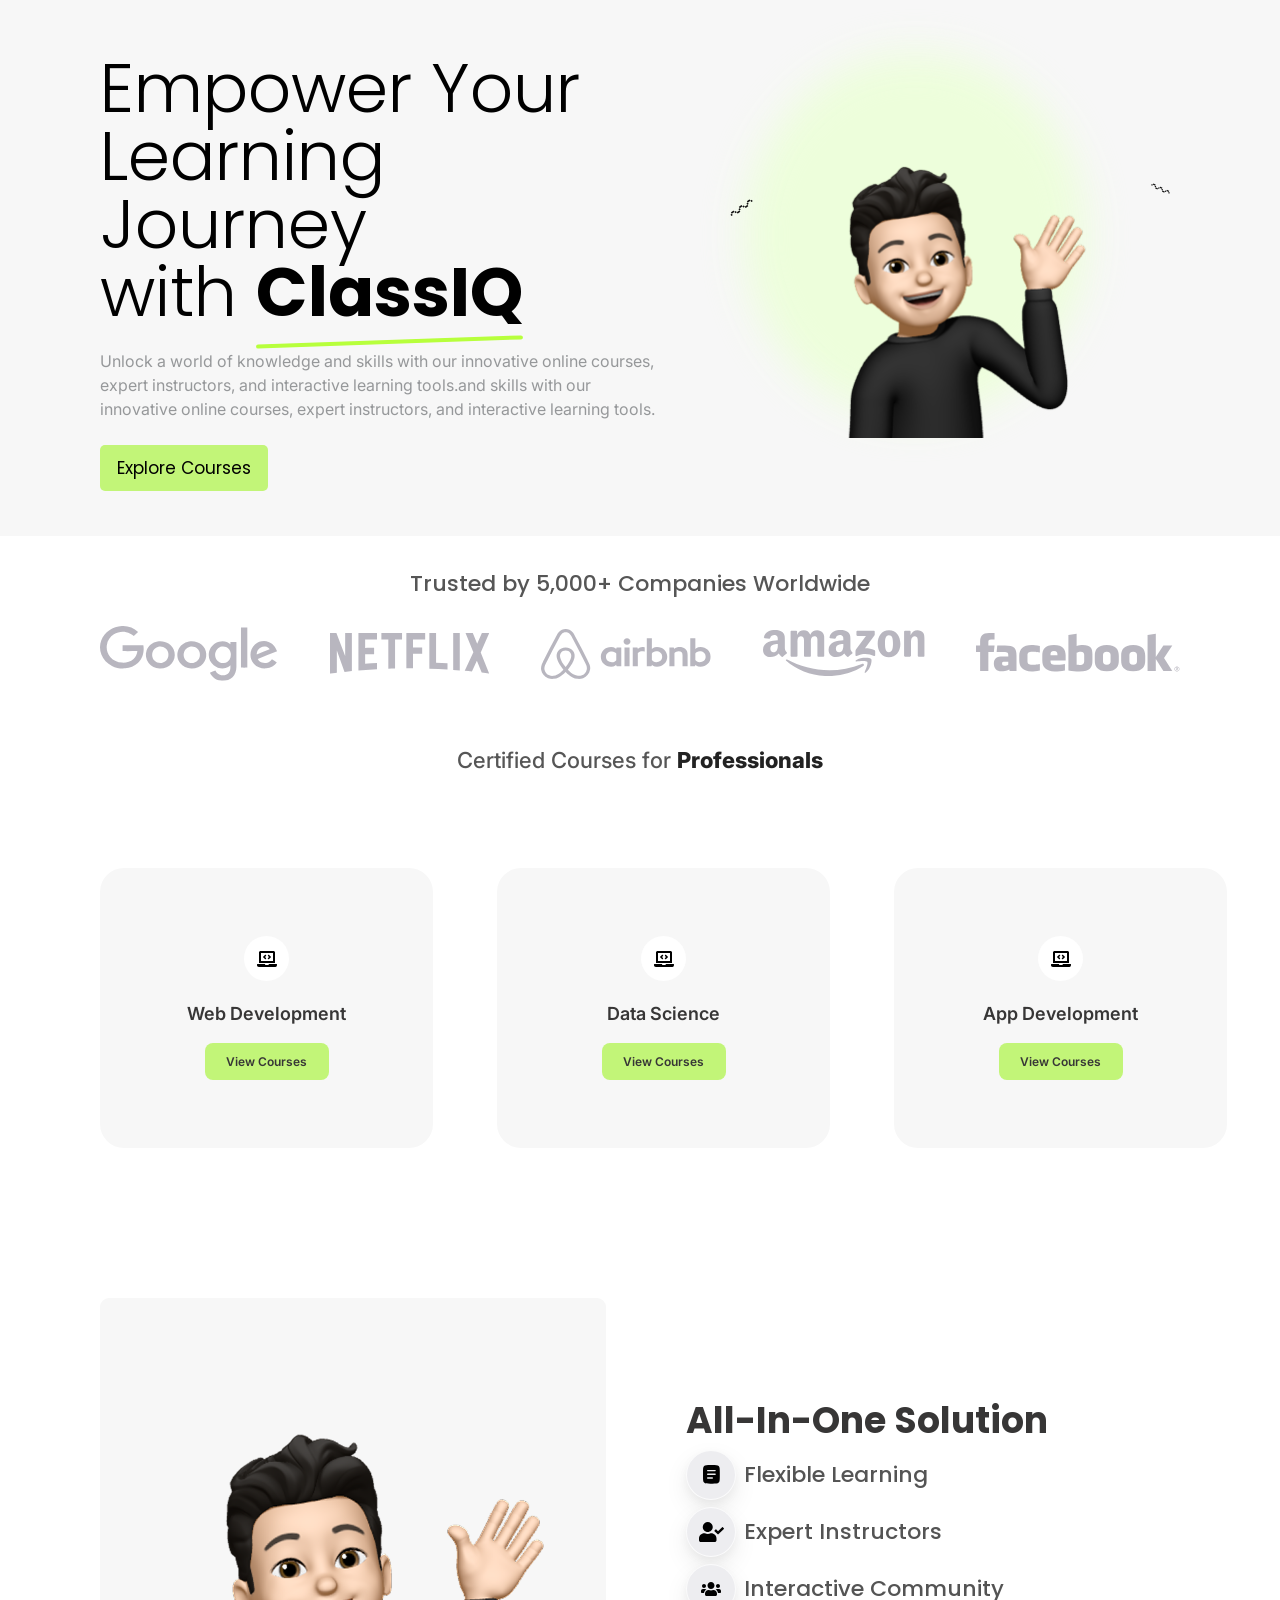
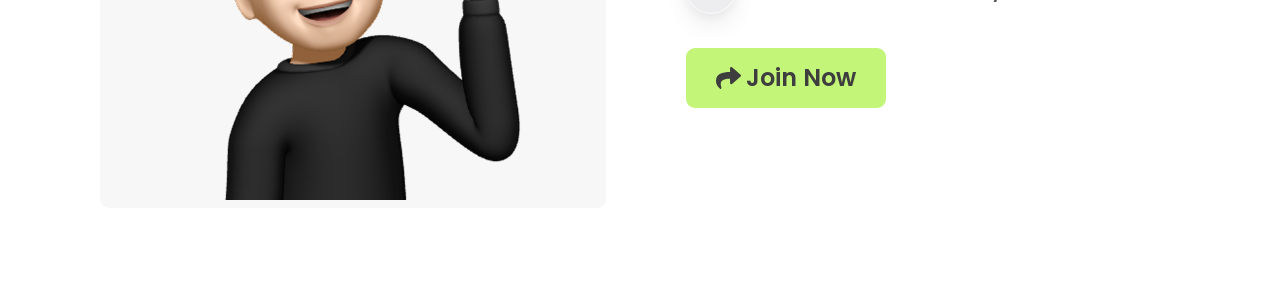
==== pages/Home/index.html @ fee7425a "stage-1 completed" ====
<!DOCTYPE html>
<html lang="en">

<head>
    <meta charset="UTF-8">
    <meta name="viewport" content="width=device-width, initial-scale=1.0">

    <title>ClassIQ - Empower Your Learning Journey</title>

    <link rel="stylesheet" href="../../css/common.css">
    <link rel="stylesheet" href="../Home/home.css">
</head>

<body>

    <!-- Common Navbar -->
    <div id="navbar"></div>


    <!-- ================= HERO SECTION ================= -->

    <main>

        <section class="hero-section">

            <div class="hero-container">

                <!-- Left Content -->
                <div class="hero-content">

                    <h1>
                        Empower Your<br>
                        Learning Journey<br>
                        with <span>ClassIQ</span>
                    </h1>

                    <p class="hero-description">
                        Unlock a world of knowledge and skills with our innovative online courses, expert instructors, and interactive learning tools.and skills with our innovative online courses, expert instructors, and interactive learning tools.
                    </p>

                    <a href="../Courses/Courses.html" class="hero-button">
                        Explore Courses
                    </a>

                </div>


                <!-- Right Content -->
                <div class="hero-image-container">

                    <!-- Decorative element -->
                    <span class="hero-decoration decoration-one">
                        〰
                    </span>

                    <span class="hero-decoration decoration-two">
                        〰
                    </span>

                    <!-- Soft background -->
                    <div class="hero-glow"></div>

                    <!-- Hero Character -->
                    <img
                        src="../../assets/images/hero-character.png"
                        alt="ClassIQ Learning"
                        class="hero-character"
                    >

                </div>

            </div>

        </section>


        <!-- ================= TRUSTED COMPANIES ================= -->

        <section class="trusted-section">

            <h2>
                Trusted by 5,000+ Companies Worldwide
            </h2>

            <div class="company-logos">

                <span class="company-logo google">
                    <svg width="178" height="55" viewBox="0 0 178 55" fill="none" xmlns="http://www.w3.org/2000/svg">
                        <g clip-path="url(#clip0_9_46)">
                        <path d="M21.8099 0.00598145H23.3848C28.8521 0.118452 34.2304 2.19916 38.0932 5.88257C36.6669 7.26034 35.2109 8.58187 33.8144 9.95964C31.6452 8.10387 29.0304 6.66987 26.1779 6.16375C21.9585 5.32022 17.4122 6.0794 13.8763 8.35693C10.0135 10.7469 7.39863 14.7959 6.83406 19.126C6.21007 23.3999 7.48777 27.8987 10.4295 31.2166C13.2523 34.4501 17.5608 36.4746 22.0179 36.6152C26.1779 36.8401 30.5161 35.6311 33.5469 32.8755C35.9241 30.9354 37.0235 27.9831 37.3801 25.1151C32.4475 25.1151 27.515 25.1432 22.5825 25.1151V19.3228H43.3526C44.4223 25.5368 42.8771 32.5381 37.8852 36.9807C34.5572 40.1299 29.9516 41.9857 25.2567 42.3512C20.7105 42.773 16.0157 41.9576 11.9746 39.8768C7.1312 37.4306 3.26838 33.2973 1.36669 28.4329C-0.416154 23.9622 -0.445868 18.9011 1.21812 14.4022C2.73353 10.297 5.6455 6.66987 9.38947 4.13928C12.9849 1.63681 17.3528 0.25904 21.8099 0.00598145Z" fill="#ACAAB4"/>
                        <path d="M140.963 1.46698H147.322V41.619C145.212 41.619 143.073 41.6471 140.963 41.5909C140.993 28.235 140.963 14.851 140.963 1.46698Z" fill="#ACAAB4"/>
                        <path d="M57.4966 15.3852C61.4188 14.6823 65.6679 15.4696 68.9068 17.6909C71.8484 19.6591 73.8987 22.7521 74.5227 26.1262C75.325 30.0345 74.3147 34.3084 71.6405 37.4014C68.7582 40.8598 64.0337 42.7156 59.428 42.4344C55.2086 42.2095 51.1081 40.2131 48.6121 36.9515C45.7893 33.3524 45.1058 28.4037 46.651 24.1861C48.1961 19.6591 52.5641 16.2006 57.4966 15.3852ZM58.388 20.7276C56.7834 21.1212 55.2977 21.9929 54.228 23.2301C51.3458 26.4917 51.5241 31.8059 54.7035 34.8426C56.516 36.5859 59.2497 37.4014 61.7754 36.9234C64.1228 36.5297 66.1731 35.0395 67.3022 33.0712C69.2633 29.7252 68.6988 25.1139 65.6977 22.499C63.7662 20.8119 60.9434 20.109 58.388 20.7276Z" fill="#ACAAB4"/>
                        <path d="M88.9934 15.3852C93.4802 14.5698 98.383 15.7508 101.741 18.7312C107.208 23.3706 107.802 32.059 103.137 37.4014C100.314 40.7755 95.7385 42.6312 91.222 42.4344C86.9134 42.3219 82.6644 40.2975 80.109 36.9515C77.2267 33.2681 76.6027 28.2069 78.237 23.9049C79.8712 19.5185 84.15 16.1725 88.9934 15.3852ZM89.8848 20.7276C88.2803 21.1212 86.7946 21.9929 85.7249 23.2019C82.8723 26.4073 82.9912 31.6372 86.0517 34.7021C87.8643 36.5297 90.6871 37.4295 93.302 36.9234C95.6196 36.5016 97.6996 35.0395 98.8288 33.0712C100.76 29.6971 100.196 25.0858 97.1648 22.4709C95.2334 20.7838 92.4105 20.109 89.8848 20.7276Z" fill="#ACAAB4"/>
                        <path d="M115.706 17.0161C119.123 14.9916 123.67 14.4292 127.354 16.1725C128.513 16.6505 129.464 17.4659 130.385 18.2814C130.415 17.5222 130.385 16.7349 130.415 15.9476C132.406 15.9757 134.396 15.9476 136.417 15.9757V40.7755C136.387 44.5151 135.377 48.4797 132.524 51.2071C129.404 54.2157 124.621 55.1436 120.312 54.525C115.706 53.8783 111.695 50.701 109.912 46.6802C111.695 45.8648 113.567 45.2181 115.409 44.4589C116.449 46.7645 118.559 48.7328 121.203 49.1827C123.848 49.6325 126.909 49.014 128.632 46.9333C130.474 44.7963 130.474 41.8721 130.385 39.2571C129.018 40.5224 127.443 41.6471 125.542 42.0689C121.411 43.1655 116.865 41.8158 113.686 39.1728C110.477 36.5297 108.575 32.4527 108.753 28.4037C108.842 23.8205 111.576 19.4061 115.706 17.0161ZM121.857 20.6151C120.045 20.8963 118.351 21.8523 117.192 23.1738C114.399 26.323 114.399 31.3561 117.222 34.449C118.826 36.2767 121.411 37.2889 123.907 37.0358C126.255 36.8109 128.424 35.405 129.583 33.4649C131.544 30.1751 131.217 25.7044 128.572 22.8364C126.938 21.065 124.323 20.1934 121.857 20.6151Z" fill="#ACAAB4"/>
                        <path d="M154.959 18.45C158.524 15.3009 164.021 14.2324 168.597 15.8913C172.936 17.4378 175.699 21.3462 177.095 25.367C170.648 27.8976 164.229 30.4001 157.781 32.9307C158.673 34.5334 160.04 35.9955 161.882 36.586C164.467 37.4576 167.557 37.1483 169.726 35.5175C170.588 34.8989 171.272 34.0835 171.925 33.2962C173.559 34.3365 175.194 35.3488 176.828 36.3891C174.51 39.6789 170.618 41.9845 166.428 42.3501C161.793 42.8843 156.86 41.1973 153.859 37.7669C148.927 32.3683 149.402 23.3144 154.959 18.45ZM158.138 23.6518C157.128 25.0296 156.712 26.7166 156.741 28.3756C161.05 26.6885 165.358 25.0015 169.667 23.2863C168.954 21.7117 167.23 20.7557 165.477 20.5026C162.654 20.0246 159.713 21.4586 158.138 23.6518Z" fill="#ACAAB4"/>
                        </g>
                        <defs>
                        <clipPath id="clip0_9_46">
                        <rect width="177.095" height="54.6985" fill="white"/>
                        </clipPath>
                        </defs>
                        </svg>
                        
                </span>

                <span class="company-logo netflix">
                    <svg width="160" height="41" viewBox="0 0 160 41" fill="none" xmlns="http://www.w3.org/2000/svg">
                        <g clip-path="url(#clip0_9_57)">
                        <path d="M150.724 19.383L159.242 40.6759C156.732 40.3374 154.223 39.9134 151.668 39.5314L146.869 27.7662L141.938 38.5602C139.518 38.1782 137.141 38.0509 134.72 37.7543L143.373 19.1299L135.525 0.0407104H142.789L147.181 10.7061L151.89 0.0407104H159.241L150.724 19.383ZM129.79 0.0407104H123.199V36.951C125.351 37.0784 127.592 37.1623 129.79 37.4156V0.0407104ZM117.505 36.5272C111.498 36.1465 105.49 35.8093 99.3486 35.6806V0.040874H106.073V29.6705C109.929 29.7546 113.784 30.0499 117.505 30.2192V36.5272ZM92.1741 14.4757V20.8242H82.984V35.2579H76.3504V0.0407104H95.1796V6.38927H82.9854V14.4758H92.1755L92.1741 14.4757ZM65.0513 6.38927V35.5965C62.809 35.5965 60.5238 35.5965 58.3259 35.6806V6.38927H51.3767V0.0407104H72.0434V6.38927H65.0513ZM44.1147 21.1616C41.1564 21.1616 37.6588 21.1616 35.1483 21.2903V30.7284C39.0934 30.4738 43.0386 30.1785 47.0281 30.0512V36.1465L28.4242 37.5443V0.0407104H47.0269V6.38927H35.1481V14.9402C37.749 14.9402 41.7387 14.813 44.1144 14.813V21.1629L44.1147 21.1616ZM6.85756 17.6059V39.786C4.4388 40.0406 2.28539 40.3373 0 40.6759V0.0407104H6.41139L15.1527 23.1109V0.0407104H21.8781V38.0509C19.5023 38.4329 17.0808 38.5602 14.5257 38.8975L6.85756 17.6059Z" fill="#ACAAB4"/>
                        </g>
                        <defs>
                        <clipPath id="clip0_9_57">
                        <rect width="159.242" height="40.7149" fill="white"/>
                        </clipPath>
                        </defs>
                    </svg>                        
                </span>

                <span class="company-logo airbnb">
                    <svg width="170" height="50" viewBox="0 0 170 50" fill="none" xmlns="http://www.w3.org/2000/svg">
                        <g clip-path="url(#clip0_9_55)">
                        <path d="M89.4651 12.546C89.4651 14.3455 87.9271 15.7946 86.0183 15.7946C84.1096 15.7946 82.5727 14.3455 82.5727 12.546C82.5727 10.7464 84.0572 9.29735 86.0183 9.29735C87.9811 9.34728 89.4651 10.7968 89.4651 12.546ZM75.2566 19.0941V19.894C75.2566 19.894 73.6138 17.8937 70.1147 17.8937C64.3366 17.8937 59.8296 22.0426 59.8296 27.7903C59.8296 33.4886 64.2836 37.6869 70.1147 37.6869C73.6668 37.6869 75.2566 35.6377 75.2566 35.6377V36.487C75.2566 36.887 75.5755 37.1861 75.9992 37.1861H80.2927V18.392H75.9992C75.5755 18.3935 75.2566 18.7441 75.2566 19.0941ZM75.2566 31.1393C74.4622 32.2393 72.8713 33.189 70.9631 33.189C67.5704 33.189 64.9721 31.1897 64.9721 27.7903C64.9721 24.3914 67.5704 22.3921 70.9631 22.3921C72.8188 22.3921 74.5152 23.3918 75.2566 24.4413V31.1393ZM83.4741 18.3935H88.5631V37.1875H83.4741V18.3935ZM159.497 17.8932C155.998 17.8932 154.354 19.8935 154.354 19.8935V9.34729H149.265V37.1875H153.56C153.984 37.1875 154.301 36.8375 154.301 36.4875V35.6382C154.301 35.6382 155.945 37.6874 159.443 37.6874C165.222 37.6874 169.728 33.4901 169.728 27.7918C169.728 22.0935 165.222 17.8932 159.497 17.8932ZM158.649 33.1385C156.687 33.1385 155.15 32.1898 154.354 31.0893V24.3914C155.15 23.3918 156.846 22.3422 158.649 22.3422C162.041 22.3422 164.639 24.3415 164.639 27.7404C164.639 31.1393 162.042 33.1385 158.649 33.1385ZM146.615 26.0417V37.2375H141.525V26.5909C141.525 23.4926 140.465 22.2423 137.604 22.2423C136.067 22.2423 134.476 22.9923 133.467 24.0923V37.1881H128.379V18.394H132.406C132.831 18.394 133.149 18.7441 133.149 19.0941V19.894C134.633 18.444 136.595 17.8937 138.556 17.8937C140.783 17.8937 142.639 18.4944 144.123 19.6938C145.925 21.0934 146.615 22.8924 146.615 26.0417ZM116.025 17.8932C112.526 17.8932 110.883 19.8935 110.883 19.8935V9.34729H105.794V37.1875H110.087C110.511 37.1875 110.83 36.8375 110.83 36.4875V35.6382C110.83 35.6382 112.473 37.6874 115.972 37.6874C121.751 37.6874 126.257 33.4901 126.257 27.7918C126.31 22.093 121.804 17.8932 116.025 17.8932ZM115.176 33.1385C113.215 33.1385 111.678 32.1898 110.883 31.0893V24.3914C111.678 23.3918 113.374 22.3422 115.176 22.3422C118.57 22.3422 121.167 24.3415 121.167 27.7404C121.167 31.1393 118.57 33.1385 115.176 33.1385ZM101.393 17.8932C102.93 17.8932 103.725 18.1439 103.725 18.1439V22.5918C103.725 22.5918 99.4843 21.2422 96.8341 24.0918V37.237H91.744V18.3935H96.0386C96.4628 18.3935 96.78 18.7436 96.78 19.0936V19.8935C97.7355 18.8434 99.8031 17.8932 101.393 17.8932ZM48.5383 35.4879C48.2735 34.8882 48.0081 34.2386 47.7433 33.6883C47.3186 32.789 46.8944 31.9387 46.5242 31.1393L46.4712 31.0893C42.8127 23.5915 38.8903 15.9948 34.7546 8.49794L34.5957 8.19734C34.1607 7.41963 33.7368 6.63646 33.3241 5.84803C32.7935 4.94775 32.2639 3.99903 31.4154 3.09875C29.7191 1.09946 27.2802 -0.000549316 24.683 -0.000549316C22.0318 -0.000549316 19.6464 1.09947 17.8976 2.99839C17.1021 3.89767 16.5185 4.84739 15.9889 5.74767C15.5751 6.53561 15.1513 7.31876 14.7173 8.09698L14.5579 8.39757C10.4756 15.8944 6.49985 23.4916 2.84183 30.989L2.78834 31.0883C2.41762 31.8892 1.99286 32.7386 1.56864 33.6374C1.30384 34.1876 1.03903 34.7873 0.774228 35.4369C0.0846736 37.2859 -0.127711 39.0356 0.138154 40.8356C0.721256 44.5845 3.37143 47.7323 7.02999 49.1329C8.40857 49.6831 9.84011 49.9328 11.3241 49.9328C11.7483 49.9328 12.2779 49.8829 12.7027 49.8324C14.4525 49.6327 16.2548 49.0834 18.0046 48.1337C20.1781 46.9838 22.2457 45.335 24.5781 42.9358C26.9105 45.335 29.0311 46.9838 31.1517 48.1337C32.902 49.0834 34.7038 49.6327 36.4531 49.8324C36.8773 49.8834 37.408 49.9328 37.8322 49.9328C39.3167 49.9328 40.8007 49.6831 42.1258 49.1329C45.8373 47.7323 48.4345 44.5346 49.0181 40.8356C49.4391 39.0865 49.2273 37.3379 48.5383 35.4879ZM24.6295 38.0868C21.7664 34.6879 19.9107 31.4893 19.2751 28.7909C19.0103 27.641 18.9568 26.6414 19.1163 25.7416C19.2216 24.9417 19.5405 24.2416 19.9647 23.6419C20.972 22.2932 22.6684 21.4429 24.63 21.4429C26.5923 21.4429 28.3416 22.2428 29.2959 23.6419C29.7201 24.2416 30.0379 24.9422 30.1449 25.7416C30.3032 26.6419 30.2503 27.6909 29.9855 28.7909C29.3473 31.4393 27.4915 34.6385 24.6295 38.0868ZM45.7811 40.4362C45.4104 43.0351 43.5546 45.2851 40.9574 46.2847C39.6853 46.784 38.3062 46.9343 36.9287 46.784C35.6036 46.6337 34.2774 46.2338 32.8999 45.4848C30.9912 44.4842 29.083 42.9358 26.856 40.6359C30.3546 36.5879 32.4752 32.8884 33.2707 29.5904C33.6419 28.0405 33.6954 26.6413 33.5355 25.3411C33.3241 24.0918 32.8464 22.9419 32.1044 21.9422C30.46 19.6923 27.7028 18.3935 24.629 18.3935C21.5551 18.3935 18.798 19.7432 17.1546 21.9422C16.4126 22.9419 15.9349 24.0918 15.723 25.3411C15.5112 26.6413 15.5636 28.0904 15.9878 29.5904C16.7828 32.8884 18.9563 36.6373 22.402 40.6858C20.2284 42.9852 18.2668 44.5351 16.358 45.5348C14.9795 46.2847 13.6549 46.6847 12.3298 46.834C10.8988 46.9843 9.5197 46.7841 8.30053 46.3347C5.70332 45.335 3.84756 43.0851 3.47683 40.4861C3.31795 39.2368 3.42334 37.9875 3.95401 36.5879C4.11237 36.0875 4.37823 35.5882 4.64303 34.9885C5.01429 34.1886 5.43745 33.3383 5.8622 32.4889L5.9157 32.3896C9.57319 24.9417 13.496 17.3444 17.5783 9.94747L17.7371 9.64688C18.1619 8.8979 18.5861 8.09798 19.0098 7.348C19.434 6.54808 19.9107 5.79809 20.4943 5.14798C21.6075 3.9496 23.0915 3.29898 24.7354 3.29898C26.3793 3.29898 27.8633 3.9496 28.9766 5.14798C29.5602 5.79959 30.0368 6.54958 30.4611 7.348C30.8858 8.09798 31.31 8.8979 31.7332 9.64688L31.8926 9.94747C35.9126 17.3752 39.7833 24.8739 43.5027 32.4395V32.4894C43.9275 33.2903 44.2982 34.1891 44.7224 34.99C44.9872 35.5887 45.2526 36.0881 45.4115 36.5884C45.8346 37.8866 45.9935 39.1369 45.7811 40.4362Z" fill="#ACAAB4"/>
                        </g>
                        <defs>
                        <clipPath id="clip0_9_55">
                        <rect width="169.751" height="49.9333" fill="white"/>
                        </clipPath>
                        </defs>
                        </svg>                        
                </span>

                <span class="company-logo amazon">
                    <svg width="162" height="47" viewBox="0 0 162 47" fill="none" xmlns="http://www.w3.org/2000/svg">
                        <g clip-path="url(#clip0_9_59)">
                        <path fill-rule="evenodd" clip-rule="evenodd" d="M100.29 36.0466C90.9303 42.6005 77.3168 46.0923 65.5752 46.0923C49.1255 46.0923 34.3776 40.3442 23.1464 30.7819C22.2956 30.0298 23.033 29.0092 24.1107 29.6001C36.1927 36.2615 51.1108 40.2368 66.5395 40.2368C76.9198 40.2368 88.3778 38.1954 98.9283 33.9515C100.517 33.3605 101.821 34.9722 100.29 36.0466Z" fill="#ACAAB4"/>
                        <path fill-rule="evenodd" clip-rule="evenodd" d="M104.203 31.8026C103.012 30.3522 96.2623 31.1043 93.256 31.4803C92.3484 31.5878 92.1782 30.8357 93.0291 30.2985C98.4177 26.6992 107.21 27.7736 108.231 28.9554C109.252 30.1373 107.947 38.5177 102.899 42.4931C102.105 43.084 101.367 42.7617 101.708 41.9559C102.842 39.2698 105.395 33.3068 104.203 31.8026Z" fill="#ACAAB4"/>
                        <path fill-rule="evenodd" clip-rule="evenodd" d="M93.4261 5.04976V1.55792C93.4261 1.02071 93.8232 0.698385 94.3337 0.698385H110.783C111.294 0.698385 111.748 1.07443 111.748 1.55792V4.51255C111.748 4.99604 111.294 5.64069 110.5 6.7151L101.991 18.2113C105.168 18.1576 108.514 18.5874 111.351 20.0915C111.975 20.4139 112.145 20.9511 112.201 21.4346V25.1413C112.201 25.6785 111.634 26.2694 111.01 25.9471C105.962 23.4222 99.2119 23.1536 93.653 26.0008C93.0858 26.2694 92.4618 25.7322 92.4618 25.195V21.6494C92.4618 21.1122 92.4618 20.1453 93.0858 19.2857L102.956 5.90929H94.3904C93.8799 5.90929 93.4261 5.53325 93.4261 5.04976ZM33.47 26.6992H28.4784C28.0246 26.6455 27.6275 26.3231 27.5708 25.8934V1.61164C27.5708 1.12816 28.0246 0.752109 28.5351 0.752109H33.1864C33.6969 0.752109 34.0372 1.12815 34.0939 1.55792V4.72743H34.2074C35.3986 1.66536 37.7242 0.214902 40.7872 0.214902C43.907 0.214902 45.8923 1.66536 47.2537 4.72743C48.4448 1.66536 51.2243 0.214902 54.1739 0.214902C56.2726 0.214902 58.5415 1.02071 59.9596 2.90093C61.5478 4.94232 61.2075 7.89696 61.2075 10.5293V25.8934C61.2075 26.3768 60.7537 26.7529 60.2432 26.7529H55.3083C54.7978 26.6992 54.4007 26.3231 54.4007 25.8934V13.0004C54.4007 11.9797 54.5142 9.40112 54.2873 8.43415C53.8902 6.82253 52.8125 6.33905 51.3377 6.33905C50.1465 6.33905 48.8419 7.09115 48.3314 8.32672C47.8209 9.5623 47.8776 11.6037 47.8776 13.0004V25.8934C47.8776 26.3768 47.4238 26.7529 46.9133 26.7529H41.9217C41.4112 26.6992 41.0141 26.3231 41.0141 25.8934V13.0004C41.0141 10.3144 41.4679 6.28533 37.9511 6.28533C34.3775 6.28533 34.491 10.1532 34.491 13.0004V25.8934C34.4343 26.3231 34.0372 26.6992 33.47 26.6992ZM125.928 0.214902C133.359 0.214902 137.386 6.23161 137.386 13.9137C137.386 21.3271 132.962 27.2364 125.928 27.2364C118.668 27.2364 114.697 21.2197 114.697 13.6988C114.641 6.12418 118.668 0.214902 125.928 0.214902ZM125.928 5.21092C122.241 5.21092 122.014 9.99207 122.014 12.9467C122.014 15.9013 121.958 22.2404 125.872 22.2404C129.729 22.2404 129.956 17.1369 129.956 14.0211C129.956 11.9797 129.842 9.50858 129.218 7.57464C128.651 5.85558 127.517 5.21092 125.928 5.21092ZM146.973 26.6992H141.981C141.47 26.6455 141.073 26.2694 141.073 25.8397V1.50419C141.13 1.07443 141.527 0.698385 142.038 0.698385H146.689C147.143 0.698385 147.483 1.02072 147.597 1.39676V5.10348H147.71C149.128 1.7728 151.057 0.214902 154.517 0.214902C156.729 0.214902 158.941 0.966985 160.359 3.06209C161.664 4.99603 161.664 8.27299 161.664 10.6367V25.9471C161.607 26.3769 161.21 26.6992 160.7 26.6992H155.708C155.254 26.6455 154.857 26.3231 154.8 25.9471V12.7318C154.8 10.0458 155.141 6.1779 151.681 6.1779C150.489 6.1779 149.355 6.92999 148.788 8.11184C148.107 9.61602 147.994 11.0665 147.994 12.7318V25.8397C147.937 26.3231 147.483 26.6992 146.973 26.6992ZM80.3231 15.0955C80.3231 16.922 80.3799 18.4799 79.4156 20.1453C78.6214 21.4883 77.3735 22.2941 75.9555 22.2941C74.0269 22.2941 72.8924 20.8974 72.8924 18.856C72.8924 14.8269 76.6929 14.0748 80.3231 14.0748V15.0955ZM85.3715 26.6455C85.0311 26.9141 84.5773 26.9678 84.1803 26.7529C82.5353 25.4636 82.195 24.819 81.2874 23.5834C78.5647 26.2157 76.5794 27.0215 73.0626 27.0215C68.8651 27.0215 65.5752 24.5504 65.5752 19.6618C65.5752 15.7939 67.7874 13.2153 70.9071 11.926C73.6298 10.7979 77.4303 10.583 80.3231 10.2607V9.66974C80.3231 8.5416 80.4366 7.19859 79.6992 6.23162C79.0752 5.37209 77.9408 4.99604 76.9198 4.99604C74.9912 4.99604 73.2895 5.9093 72.8924 7.84324C72.779 8.273 72.4954 8.70276 72.0416 8.70276L67.2201 8.21927C66.8231 8.11183 66.3693 7.84324 66.4827 7.25231C67.6172 1.66536 72.8924 2.28882e-05 77.6572 2.28882e-05C80.0962 2.28882e-05 83.2727 0.590947 85.2013 2.36373C87.6404 4.51255 87.4135 7.41347 87.4135 10.5293V17.889C87.4135 20.0915 88.3778 21.0585 89.2854 22.2941C89.6257 22.7239 89.6824 23.2611 89.2854 23.5297C88.2076 24.3355 86.3925 25.8397 85.3715 26.6455ZM14.8081 15.0955C14.8081 16.922 14.8649 18.4799 13.9006 20.1453C13.1064 21.4883 11.8585 22.2941 10.4405 22.2941C8.51189 22.2941 7.37743 20.8974 7.37743 18.856C7.37743 14.8269 11.1779 14.0748 14.8081 14.0748V15.0955ZM19.7998 26.6455C19.4594 26.9141 19.0056 26.9678 18.6086 26.7529C16.9636 25.4636 16.6233 24.819 15.7157 23.5834C12.993 26.2157 11.0077 27.0215 7.49087 27.0215C3.29338 27.0215 0.00344849 24.5504 0.00344849 19.6618C0.00344849 15.7939 2.21564 13.2153 5.3354 11.926C8.0581 10.7979 11.8585 10.583 14.7514 10.2607V9.66974C14.7514 8.5416 14.8649 7.19859 14.1275 6.23162C13.5035 5.37209 12.369 4.99604 11.348 4.99604C9.41946 4.99604 7.71776 5.9093 7.3207 7.84324C7.20726 8.273 6.92364 8.70276 6.46986 8.70276L1.64841 8.21927C1.25135 8.11183 0.797573 7.84324 0.911019 7.25231C2.04548 1.66536 7.32071 2.28882e-05 12.0854 2.28882e-05C14.5245 2.28882e-05 17.701 0.590947 19.6296 2.36373C22.0687 4.51255 21.8418 7.41347 21.8418 10.5293V17.889C21.8418 20.0915 22.8061 21.0585 23.7136 22.2941C24.054 22.7239 24.1107 23.2611 23.7136 23.5297C22.6359 24.3355 20.8208 25.8397 19.7998 26.6455Z" fill="#ACAAB4"/>
                        </g>
                        <defs>
                        <clipPath id="clip0_9_59">
                        <rect width="161.667" height="46.0923" fill="white" transform="matrix(-1 0 0 -1 161.667 46.0923)"/>
                        </clipPath>
                        </defs>
                        </svg>                        
                </span>

                <span class="company-logo facebook">
                    <svg width="204" height="39" viewBox="0 0 204 39" fill="none" xmlns="http://www.w3.org/2000/svg">
                        <path d="M104.752 18.6554C103.072 18.6554 101.861 19.1809 100.633 19.7162V31.8298C101.809 31.9367 102.484 31.9367 103.6 31.9367C107.632 31.9367 108.185 30.1753 108.185 27.7159V21.9304C108.185 20.1141 107.553 18.6554 104.752 18.6554ZM77.9707 17.9943C75.1727 17.9943 74.5342 19.4593 74.5342 21.2738V22.2933H81.4034V21.2738C81.4034 19.4593 80.7648 17.9943 77.9707 17.9943ZM26.0894 30.6028C26.0894 32.0382 26.7995 32.7837 28.3666 32.7837C30.0476 32.7837 31.043 32.261 32.2701 31.7238V28.8504H28.5945C26.8541 28.8504 26.0894 29.1594 26.0894 30.6028ZM130.804 18.6554C128.001 18.6554 127.03 20.1141 127.03 21.9304V28.5584C127.03 30.3792 128.001 31.8424 130.804 31.8424C133.599 31.8424 134.578 30.3792 134.578 28.5584V21.9304C134.577 20.1141 133.598 18.6554 130.804 18.6554ZM12.3549 38.0348H4.11641V19.0156H0V12.4621H4.11735V8.52603C4.11735 3.17885 6.44066 0 13.0442 0H18.5422V6.55531H15.1057C12.5347 6.55531 12.3652 7.47151 12.3652 9.18084L12.3549 12.4612H18.5799L17.8519 19.0147H12.3549V38.0348ZM40.5105 38.0842H33.6442L33.3475 36.4279C30.2124 38.0842 27.4145 38.3528 25.5686 38.3528C20.5331 38.3528 17.8528 35.1443 17.8528 30.707C17.8528 25.4721 20.9804 23.6038 26.5754 23.6038H32.2701V22.472C32.2701 19.7998 31.949 19.0156 27.6405 19.0156H20.5962L21.2846 12.4621H28.9844C38.4377 12.4621 40.5105 15.3104 40.5105 22.525V38.0842ZM63.8594 19.4962C59.5867 18.7973 58.3596 18.6437 56.3037 18.6437C52.6111 18.6437 51.4951 19.4207 51.4951 22.4118V28.0698C51.4951 31.0609 52.6111 31.8415 56.3037 31.8415C58.3596 31.8415 59.5867 31.6852 63.8594 30.9837V37.3764C60.1169 38.1767 57.6787 38.3869 55.6181 38.3869C46.7732 38.3869 43.2576 33.9505 43.2576 27.5416V22.9508C43.2576 16.5365 46.7732 12.092 55.6181 12.092C57.6787 12.092 60.1169 12.3031 63.8594 13.107V19.4962ZM89.6409 27.5416H74.5333V28.0698C74.5333 31.0609 75.6502 31.8415 79.3419 31.8415C82.6606 31.8415 84.6863 31.6852 88.9515 30.9837V37.3764C84.8379 38.1767 82.6945 38.3869 78.6591 38.3869C69.8132 38.3869 66.2957 33.9505 66.2957 27.5416V22.2924C66.2957 16.6847 68.9053 12.092 77.9697 12.092C87.0341 12.092 89.6409 16.6317 89.6409 22.2924V27.5416ZM116.422 27.6629C116.422 33.8571 114.565 38.3752 103.321 38.3752C99.26 38.3752 96.8783 38.0348 92.3965 37.3773V1.96893L100.632 0.658407V13.0441C102.412 12.4136 104.716 12.0929 106.812 12.0929C115.048 12.0929 116.421 15.6149 116.421 21.2747V27.6629H116.422ZM142.822 27.7976C142.822 33.1412 140.509 38.324 130.831 38.324C121.149 38.324 118.793 33.1412 118.793 27.7976V22.6382C118.793 17.2919 121.149 12.1082 130.831 12.1082C140.509 12.1082 142.822 17.2919 142.822 22.6382V27.7976ZM169.204 27.7976C169.204 33.1412 166.888 38.324 157.213 38.324C147.531 38.324 145.174 33.1412 145.174 27.7976V22.6382C145.174 17.2919 147.531 12.1082 157.213 12.1082C166.888 12.1082 169.204 17.2919 169.204 22.6382V27.7976ZM196.279 38.0348H187.352L179.802 26.0137V38.0348H171.563V1.96803L179.802 0.657507V23.8759L187.352 12.4621H196.279L188.036 24.9179L196.279 38.0348ZM157.184 18.6554C154.386 18.6554 153.416 20.1141 153.416 21.9304V28.5584C153.416 30.3792 154.386 31.8424 157.184 31.8424C159.979 31.8424 160.967 30.3792 160.967 28.5584V21.9304C160.967 20.1141 159.979 18.6554 157.184 18.6554ZM200.981 33.549C202.368 33.549 203.473 34.6278 203.473 35.9751C203.473 37.3432 202.367 38.4103 200.97 38.4103C199.58 38.4103 198.453 37.3432 198.453 35.9751C198.453 34.6278 199.58 33.549 200.97 33.549H200.981ZM200.97 33.9263C199.852 33.9263 198.938 34.8434 198.938 35.9751C198.938 37.1276 199.853 38.033 200.981 38.033C202.109 38.0438 203.01 37.1276 203.01 35.9859C203.01 34.8443 202.109 33.9263 200.981 33.9263H200.97ZM200.497 37.3872H200.045V34.6799C200.282 34.6485 200.508 34.617 200.847 34.617C201.276 34.617 201.557 34.7033 201.729 34.8209C201.896 34.9404 201.986 35.1227 201.986 35.3805C201.986 35.738 201.739 35.9527 201.435 36.0398V36.0605C201.682 36.1045 201.851 36.3183 201.908 36.7162C201.974 37.1375 202.043 37.2982 202.087 37.3863H201.614C201.547 37.2982 201.478 37.0512 201.421 36.6946C201.356 36.3506 201.173 36.2213 200.811 36.2213H200.498V37.3872H200.497ZM200.497 35.8889H200.824C201.195 35.8889 201.511 35.7587 201.511 35.4236C201.511 35.1865 201.332 34.9503 200.824 34.9503C200.677 34.9503 200.574 34.961 200.497 34.9709V35.8889Z" fill="#ACAAB4"/>
                        </svg>                        
                </span>

            </div>

        </section>


        <!-- ================= CERTIFIED COURSES ================= -->

        <section class="certified-section">

            <p>
                Certified Courses for
                <strong>Professionals</strong>
            </p>

        </section>

        <!-- =====================================================
            COURSE CATEGORIES
        ===================================================== -->

        <section class="course-category-section">

            <div class="course-cards">

                <!-- Web Development -->
                <div class="course-card">

                    <div class="course-icon">
                        <!-- <span>▣</span> -->
                        <img 
                            src="../../assets/images/Vector.png"
                            alt="vector"
                            class="vector-image"
                        />
                    </div>

                    <h3>
                        Web Development
                    </h3>

                    <a href="../Courses/Courses.html" class="course-button">
                        View Courses
                    </a>

                </div>


                <!-- Data Science -->
                <div class="course-card">

                    <div class="course-icon">
                        <img 
                            src="../../assets/images/Vector.png"
                            alt="vector"
                            class="vector-image"
                        />
                    </div>

                    <h3>
                        Data Science
                    </h3>

                    <a href="../Courses/Courses.html" class="course-button">
                        View Courses
                    </a>

                </div>


                <!-- App Development -->
                <div class="course-card">

                    <div class="course-icon">
                        <img 
                            src="../../assets/images/Vector.png"
                            alt="vector"
                            class="vector-image"
                        />
                    </div>

                    <h3>
                        App Development
                    </h3>

                    <a href="../Courses/Courses.html" class="course-button">
                        View Courses
                    </a>

                </div>

            </div>

        </section>


        <!-- =====================================================
            ALL-IN-ONE SOLUTION
        ===================================================== -->

        <section class="solution-section">

            <div class="solution-container">

                <!-- Left Image -->
                <div class="solution-image-wrapper">

                    <div class="solution-image-background"></div>

                    <img
                        src="../../assets/images/hero-character.png"
                        alt="ClassIQ Learning"
                        class="solution-character"
                    >

                </div>


                <!-- Right Content -->
                <div class="solution-content">

                    <h2>
                        All-In-One Solution
                    </h2>


                    <div class="solution-features">

                        <div class="solution-feature">

                            <!-- <span class="feature-icon">
                                ◉
                            </span> -->

                            <div class="feature-icon">
                                <svg width="17" height="19" viewBox="0 0 17 19" fill="none" xmlns="http://www.w3.org/2000/svg">
                                    <path d="M0 7.45098C0 3.93855 -1.11244e-07 2.18235 1.09329 1.09117C2.18659 1.11028e-07 3.94622 0 7.46549 0H9.33186C12.8511 0 14.6108 1.11028e-07 15.704 1.09117C16.7973 2.18235 16.7973 3.93855 16.7973 7.45098V11.1765C16.7973 14.6889 16.7973 16.4452 15.704 17.5363C14.6108 18.6275 12.8511 18.6275 9.33186 18.6275H7.46549C3.94622 18.6275 2.18659 18.6275 1.09329 17.5363C-1.11244e-07 16.4452 0 14.6889 0 11.1765V7.45098Z" fill="black"/>
                                    <path fill-rule="evenodd" clip-rule="evenodd" d="M3.96606 9.31376C3.96606 8.92799 4.27942 8.61523 4.66595 8.61523H12.1314C12.518 8.61523 12.8313 8.92799 12.8313 9.31376C12.8313 9.69954 12.518 10.0123 12.1314 10.0123H4.66595C4.27942 10.0123 3.96606 9.69954 3.96606 9.31376Z" fill="#ECEDEF"/>
                                    <path fill-rule="evenodd" clip-rule="evenodd" d="M3.96606 5.58818C3.96606 5.20239 4.27942 4.88965 4.66595 4.88965H12.1314C12.518 4.88965 12.8313 5.20239 12.8313 5.58818C12.8313 5.97396 12.518 6.28671 12.1314 6.28671H4.66595C4.27942 6.28671 3.96606 5.97396 3.96606 5.58818Z" fill="#ECEDEF"/>
                                    <path fill-rule="evenodd" clip-rule="evenodd" d="M3.96606 13.0392C3.96606 12.6535 4.27942 12.3407 4.66595 12.3407H9.33188C9.71841 12.3407 10.0318 12.6535 10.0318 13.0392C10.0318 13.425 9.71841 13.7378 9.33188 13.7378H4.66595C4.27942 13.7378 3.96606 13.425 3.96606 13.0392Z" fill="#ECEDEF"/>
                                </svg>
                                    
                            </div>

                            <span>
                                Flexible Learning
                            </span>

                        </div>


                        <div class="solution-feature">

                            <span class="feature-icon">
                                <svg width="25" height="20" viewBox="0 0 25 20" fill="none" xmlns="http://www.w3.org/2000/svg">
                                    <path d="M8.75 10C11.5117 10 13.75 7.76172 13.75 5C13.75 2.23828 11.5117 0 8.75 0C5.98828 0 3.75 2.23828 3.75 5C3.75 7.76172 5.98828 10 8.75 10ZM12.25 11.25H11.5977C10.7305 11.6484 9.76562 11.875 8.75 11.875C7.73438 11.875 6.77344 11.6484 5.90234 11.25H5.25C2.35156 11.25 0 13.6016 0 16.5V18.125C0 19.1602 0.839844 20 1.875 20H15.625C16.6602 20 17.5 19.1602 17.5 18.125V16.5C17.5 13.6016 15.1484 11.25 12.25 11.25ZM24.8672 6.23438L23.7812 5.13672C23.6016 4.95312 23.3086 4.95312 23.125 5.13281L19.0312 9.19531L17.2539 7.40625C17.0742 7.22266 16.7812 7.22266 16.5977 7.40234L15.5 8.49219C15.3164 8.67188 15.3164 8.96484 15.4961 9.14844L18.6875 12.3633C18.8672 12.5469 19.1602 12.5469 19.3438 12.3672L24.8633 6.89062C25.043 6.70703 25.0469 6.41406 24.8672 6.23438Z" fill="black"/>
                                </svg>                                    
                            </span>

                            <span>
                                Expert Instructors
                            </span>

                        </div>


                        <div class="solution-feature">

                            <span class="feature-icon">
                                <svg width="20" height="16" viewBox="0 0 20 16" fill="none" xmlns="http://www.w3.org/2000/svg">
                                    <path d="M3 7C4.10313 7 5 6.10313 5 5C5 3.89687 4.10313 3 3 3C1.89688 3 1 3.89687 1 5C1 6.10313 1.89688 7 3 7ZM17 7C18.1031 7 19 6.10313 19 5C19 3.89687 18.1031 3 17 3C15.8969 3 15 3.89687 15 5C15 6.10313 15.8969 7 17 7ZM18 8H16C15.45 8 14.9531 8.22188 14.5906 8.58125C15.85 9.27188 16.7437 10.5188 16.9375 12H19C19.5531 12 20 11.5531 20 11V10C20 8.89687 19.1031 8 18 8ZM10 8C11.9344 8 13.5 6.43437 13.5 4.5C13.5 2.56562 11.9344 1 10 1C8.06563 1 6.5 2.56562 6.5 4.5C6.5 6.43437 8.06563 8 10 8ZM12.4 9H12.1406C11.4906 9.3125 10.7688 9.5 10 9.5C9.23125 9.5 8.5125 9.3125 7.85938 9H7.6C5.6125 9 4 10.6125 4 12.6V13.5C4 14.3281 4.67188 15 5.5 15H14.5C15.3281 15 16 14.3281 16 13.5V12.6C16 10.6125 14.3875 9 12.4 9ZM5.40938 8.58125C5.04688 8.22188 4.55 8 4 8H2C0.896875 8 0 8.89687 0 10V11C0 11.5531 0.446875 12 1 12H3.05938C3.25625 10.5188 4.15 9.27188 5.40938 8.58125Z" fill="black"/>
                                </svg>                                    
                            </span>

                            <span>
                                Interactive Community
                            </span>

                        </div>

                    </div>


                    <a
                        href="../Authentication/SignUp.html"
                        class="join-button"
                    >
                        <svg width="25" height="22" viewBox="0 0 25 22" fill="none" xmlns="http://www.w3.org/2000/svg">
                        <path d="M24.5943 7.70683L16.0003 0.285689C15.2481 -0.363969 14.0625 0.163423 14.0625 1.1726V5.08144C6.21929 5.17124 0 6.74316 0 14.1761C0 17.1761 1.93267 20.1482 4.06899 21.702C4.73564 22.187 5.68574 21.5784 5.43994 20.7923C3.22588 13.7116 6.49009 11.8318 14.0625 11.7229V16.0156C14.0625 17.0264 15.249 17.5514 16.0003 16.9025L24.5943 9.48066C25.1349 9.01377 25.1356 8.17436 24.5943 7.70683Z" fill="#3E3E3E"/>
                        </svg>                        
                        Join Now
                    </a>

                </div>

            </div>

        </section>

    </main>


    <!-- Common Footer -->
    <div id="footer"></div>


    <!-- Common JavaScript -->
    <script src="../../js/common.js"></script>

</body>

</html>
---- css/common.css ----
@import url('https://fonts.googleapis.com/css2?family=Inter:wght@400;500;600;700&family=Poppins:wght@400;500;600;700&display=swap');

/* =========================
   Global
========================= */

* {
    margin: 0;
    padding: 0;
    box-sizing: border-box;
}

body {
    font-family: 'Inter', sans-serif;
}


/* =========================
   Navbar
========================= */

.navbar {
    width: 100%;
    height: 72px;
    background-color: #f7f7f7;
    /* border-bottom: 1px solid #e5e5e5; */
}

.navbar-container {
    width: 84%;
    max-width: 1200px;
    height: 100%;
    margin: 0 auto;

    display: flex;
    align-items: center;
}


/* =========================
   Brand
========================= */

.brand {
    display: flex;
    align-items: center;
    gap: 9px;

    text-decoration: none;
    color: #111111;
}

.brand-icon {
    width: 38px;
    height: 38px;

    display: flex;
    align-items: center;
    justify-content: center;

    background-color: #b8f55c;
    border-radius: 6px;

    color: #111111;
}

.brand-name {
    font-size: 28px;
    font-weight: 700;
    letter-spacing: -0.4px;
    font: 'Inter';
}

/* =====================================================
   FOOTER
===================================================== */

.site-footer {
    width: 100%;

    background: #f7f7f7;

    color: #222222;

    box-sizing: border-box;
}


/* =====================================================
   FOOTER MAIN CONTAINER
===================================================== */

.footer-container {
    max-width: 1200px;

    margin: 0 auto;

    padding: 35px 40px 60px;

    display: grid;

    grid-template-columns: 2.2fr 1fr 0.7fr;

    column-gap: 80px;

    box-sizing: border-box;
}


/* =====================================================
   FOOTER LOGO
===================================================== */

.footer-logo {
    display: inline-flex;

    align-items: center;

    gap: 14px;

    text-decoration: none;

    color: #2c2c2c;

    margin-bottom: 25px;
}


.footer-logo-icon {
    width: 54px;
    height: 54px;

    background: #b7ff3c;

    border-radius: 9px;

    display: flex;

    align-items: center;
    justify-content: center;

    font-size: 27px;

    font-weight: 700;

    color: #222222;
}


.footer-logo-text {
    font-size: 31px;

    font-weight: 700;

    letter-spacing: -1px;
}


/* =====================================================
   SUBSCRIBE
===================================================== */

.subscribe-content h3 {
    margin: 0 0 14px;

    font-size: 21px;

    font-weight: 600;

    color: #222222;
}


.subscribe-content p {
    margin: 0 0 27px;

    max-width: 750px;

    font-size: 16px;

    line-height: 1.5;

    color: #8e8e9b;
}


/* =====================================================
   SUBSCRIBE FORM
===================================================== */

.subscribe-form {
    width: 470px;
    max-width: 100%;

    height: 55px;

    background: #ffffff;

    border-radius: 12px;

    padding: 12px;

    display: flex;

    align-items: center;

    box-sizing: border-box;
}


.subscribe-form input {
    flex: 1;

    height: 100%;

    border: none;

    outline: none;

    padding: 0 24px;

    background: transparent;

    font-family: inherit;

    font-size: 20px;

    color: #333333;
}


.subscribe-form input::placeholder {
    color: #9ba0b0;

    opacity: 1;
}


.subscribe-form button {
    width: 110px;

    height: 45px;

    border: none;

    border-radius: 12px;

    background: #b7ff3c;

    color: #222222;

    font-family: inherit;

    font-size: 17px;

    font-weight: 600;

    cursor: pointer;

    transition: all 0.2s ease;
}


.subscribe-form button:hover {
    background: #a9ed32;

    transform: translateY(-1px);
}


/* =====================================================
   FOOTER COLUMNS
===================================================== */

.footer-column {
    display: flex;

    flex-direction: column;

    align-items: flex-start;
}


.footer-column h3 {
    margin: 4px 0 20px;

    font-size: 23px;

    font-weight: 600;

    color: #222222;
}


.footer-column a {
    margin-bottom: 20px;

    color: #222222;

    text-decoration: none;

    font-size: 18px;

    line-height: 1.3;
}


.footer-column a:hover {
    text-decoration: underline;
}


/* =====================================================
   FOOTER BOTTOM
===================================================== */

.footer-bottom {
    max-width: 1200px;

    margin: 0 auto;

    padding: 48px 40px 43px;

    border-top: 1px solid #e4e4e4;

    display: flex;

    align-items: center;

    justify-content: space-between;

    box-sizing: border-box;
}


.footer-bottom p {
    margin: 0;

    font-size: 19px;

    color: #222222;
}


/* =====================================================
   SOCIAL LINKS
===================================================== */

.social-links {
    display: flex;

    align-items: center;

    gap: 18px;
}


.social-links a {
    width: 48px;
    height: 48px;

    background: #b7ff3c;

    color: #111111;

    text-decoration: none;

    display: flex;

    align-items: center;
    justify-content: center;

    font-size: 22px;

    font-weight: 600;

    border-radius: 3px;

    transition: all 0.2s ease;
}


.social-links a:hover {
    background: #a9ed32;

    transform: translateY(-2px);
}


/* =====================================================
   RESPONSIVE FOOTER
===================================================== */

@media (max-width: 900px) {

    .footer-container {
        grid-template-columns: 1fr 1fr;

        row-gap: 45px;

        column-gap: 50px;
    }

    .footer-subscribe {
        grid-column: 1 / -1;
    }

    .subscribe-form {
        width: 100%;
    }

}


@media (max-width: 600px) {

    .footer-container {
        grid-template-columns: 1fr;

        padding: 35px 25px 45px;

        row-gap: 35px;
    }


    .footer-subscribe {
        grid-column: auto;
    }


    .footer-logo-text {
        font-size: 27px;
    }


    .subscribe-content p {
        font-size: 14px;
    }


    .subscribe-form {
        height: 65px;

        padding: 7px;
    }


    .subscribe-form input {
        font-size: 15px;

        padding: 0 12px;
    }


    .subscribe-form button {
        width: 105px;

        height: 51px;

        font-size: 14px;
    }


    .footer-column h3 {
        font-size: 20px;
    }


    .footer-column a {
        font-size: 16px;

        margin-bottom: 14px;
    }


    .footer-bottom {
        padding: 30px 25px;

        flex-direction: column;

        align-items: flex-start;

        gap: 25px;
    }


    .footer-bottom p {
        font-size: 15px;
    }

}


/* =========================
   Navigation
========================= */

.nav-center {
    margin-left: 42px;
}

.nav-link {
    font-size: 18px;
    font-weight: 400;

    text-decoration: none;
    color: #333333;

    transition: color 0.2s ease;
}

.nav-link:hover {
    color: #000000;
}


/* =========================
   Login / Signup
========================= */

.nav-actions {
    margin-left: auto;

    display: flex;
    align-items: center;
    gap: 20px;
}

.nav-button {
    min-width: 76px;
    height: 40px;

    padding: 0 17px;

    display: flex;
    align-items: center;
    justify-content: center;

    background-color: #000000;
    color: #ffffff;

    border-radius: 5px;

    text-decoration: none;

    font-size: 18px;
    font-weight: 600;

    transition: background-color 0.2s ease;
}

.nav-button:hover {
    background-color: #222222;
}
---- pages/Home/home.css ----
/* =====================================================
   CLASSIQ HOME PAGE
   ===================================================== */


/* ================= HERO SECTION ================= */

.hero-section {
    width: 100%;
    background: #f7f7f7;
}

.hero-container {
    max-width: 1200px;
    min-height: 400px;
    margin: 0 auto;

    display: flex;
    align-items: center;
    justify-content: space-between;

    padding: 55px 60px 45px;
}


/* ================= HERO CONTENT ================= */

.hero-content {
    width: 52%;
    z-index: 2;
}

.hero-content h1 {
    font-family: Poppins;
    font-weight: 300;
    font-style: Light;
    font-size: 68px;
    leading-trim: NONE;
    line-height: 100%;
    letter-spacing: -3%;

    /* margin: 0;

    font-size: 68px;
    line-height: 1.08;
    font-weight: 400;

    color: #111111;
    letter-spacing: -1.5px; */
}

.hero-content h1 span {
    position: relative;
    font-weight: 700;
}


/* Green underline below ClassIQ */

.hero-content h1 span::after {
    content: "";

    position: absolute;

    left: 0;
    bottom: -4px;

    width: 100%;
    height: 4px;

    background: #b7ff3c;

    border-radius: 5px;

    transform: rotate(-2deg);
}


/* ================= DESCRIPTION ================= */

.hero-description {
    width: 562px;

    margin-top: 22px;
    margin-bottom: 24px;

    font-size: 16px;
    line-height: 1.5;

    color: #96989A;
}


/* ================= BUTTON ================= */

.hero-button {
    display: inline-flex;

    align-items: center;
    justify-content: center;

    padding: 10px 17px;

    background: #C2F578;
    color: #000000;

    border-radius: 5px;

    font-size: 17px;
    font-weight: 400;

    text-decoration: none;

    transition: all 0.2s ease;

    font-family: 'Poppins', sans-serif;
    font-style: 'Regular';

}

.hero-button:hover {
    background: #a8ef30;
    transform: translateY(-1px);
}


/* ================= HERO IMAGE ================= */

.hero-image-container {
    position: relative;

    width: 45%;
    height: 330px;

    display: flex;
    align-items: flex-end;
    justify-content: center;
}


/* Light green glow */

.hero-glow {
    position: absolute;

    width: 343px;
    height: 365px;

    right: 93px;
    bottom: 20px;

    background: #ecffd8;

    border-radius: 50%;

    filter: blur(20px);

    opacity: 0.9;
}


/* Character */

.hero-character {
    position: relative;

    z-index: 2;

    width: 300px;
    max-height: 320px;

    object-fit: contain;

    align-self: flex-end;
}


/* ================= DECORATIONS ================= */

.hero-decoration {
    position: absolute;

    z-index: 3;

    color: #111111;

    font-size: 26px;

    font-weight: 300;

    transform: rotate(-35deg);
}

.decoration-one {
    left: 35px;
    top: 85px;
}

.decoration-two {
    right: 10px;
    top: 70px;

    font-size: 20px;

    transform: rotate(25deg);
}


/* =====================================================
   TRUSTED COMPANIES
   ===================================================== */

.trusted-section {
    max-width: 1200px;

    margin: 0 auto;

    padding: 30px 60px 35px;

    text-align: center;
}

.trusted-section h2 {
    margin: 0 0 25px;
    font-family: Poppins;
    font-size: 22px;
    font-weight: 500;
    color: #565656;
    line-height: 160%;
    letter-spacing: 2%;

}


/* ================= COMPANY LOGOS ================= */

.company-logos {
    display: flex;

    align-items: center;
    justify-content: space-between;

    max-width: 1100px;

    margin: 0 auto;
}

.company-logo {
    color: #b1b1bb;

    font-weight: 600;

    opacity: 0.85;
}


/* Individual logo styling */

.google {
    font-size: 25px;

    font-weight: 600;
}

.netflix {
    font-size: 25px;

    letter-spacing: 1px;
}

.airbnb {
    font-size: 25px;

    font-weight: 600;
}

.amazon {
    font-size: 25px;

    font-weight: 600;
}

.facebook {
    font-size: 35px;

    font-weight: 600;
}


/* =====================================================
   CERTIFIED SECTION
   ===================================================== */

.certified-section {
    text-align: center;

    padding: 25px 20px 70px;
}

.certified-section p {
    margin: 0;

    font-size: 22px;
    font-weight: 500;
    color: #565656;
}

.certified-section strong {
    font-size: 22px;
    font-weight: 800;
    color: #222222;
}

/* =====================================================
   COURSE CATEGORY SECTION
===================================================== */

.course-category-section {
    width: 100%;

    padding: 25px 20px 70px;
}


.course-cards {
    width: 100%;

    max-width: 1200px;

    margin: 0 auto;

    padding: 0 60px;

    box-sizing: border-box;

    display: grid;

    grid-template-columns:
        repeat(3, 1fr);

    gap: 64px;
    
}


/* ================= COURSE CARD ================= */

.course-card {
    display: flex;
    flex-direction: column;

    align-items: center;

    justify-content: center;
    box-shadow: var(--sds-size-depth-0) var(--sds-size-depth-025) var(--sds-size-depth-100) var(--sds-size-depth-0) var(--sds-color-black-100);
    box-shadow: var(--sds-size-depth-0) var(--sds-size-depth-025) var(--sds-size-depth-100) var(--sds-size-depth-0) var(--sds-color-black-200);
    background: #f7f7f7;
    width: 333px;
    height: 280px;
    opacity: 1;
    border-radius: 24px;

}


/* ================= COURSE ICON ================= */

.course-icon {
    width: 45px;
    height: 45px;

    margin-bottom: 7px;

    border-radius: 50%;

    background: #ffffff;

    display: flex;

    align-items: center;
    justify-content: center;

    box-shadow: var(--sds-size-depth-0) var(--sds-size-depth-025) var(--sds-size-depth-100) var(--sds-size-depth-0) var(--sds-color-black-100);
    box-shadow: var(--sds-size-depth-0) var(--sds-size-depth-025) var(--sds-size-depth-100) var(--sds-size-depth-0) var(--sds-color-black-200);

}


.course-icon span {
    font-size: 7px;
    color: #222222;
}


/* ================= COURSE TITLE ================= */

.course-card h3 {
    margin: 15px 0 8px;
    font-size: 18px;
    font-family: 'Inter', sans-serif;
    font-weight: 600;
    color: #373636;
    text-align: center;
}


/* ================= COURSE BUTTON ================= */

.course-button {
    display: flex;

    align-items: center;
    justify-content: center;

    width: 124px;
    height: 37px;
    margin: 11px 0 0 0;

    background: #C2F578;

    border-radius: 8px;

    color: #373636;

    text-decoration: none;

    font-size: 12px;
    font-weight: 600;
    font-family: 'Inter', sans-serif;

    transition: all 0.2s ease;
}


.course-button:hover {
    background: #a9ee32;

    transform: translateY(-1px);
}


/* =====================================================
   ALL-IN-ONE SOLUTION
===================================================== */

.solution-section {
    width: 100%;

    max-width: 1200px;

    margin: 0 auto;

    padding: 80px 60px;

    box-sizing: border-box;
}


.solution-container {
    width: 100%;

    display: grid;

    grid-template-columns: 1fr 1fr;

    align-items: center;

    column-gap: 80px;

    box-sizing: border-box;
}


/* =====================================================
   SOLUTION IMAGE
===================================================== */

.solution-image-wrapper {
    position: relative;

    width: 506px;
    height: 510px;
    overflow: hidden;

    flex-shrink: 0;
}


/* Light grey square background */

.solution-image-background {
    position: absolute;

    left: 0;
    top: 0;

    width: 506px;
    height: 510px;
    background: #f7f7f7;

    border-radius: 9px;
}


/* Character image */

.solution-character {
    position: absolute;

    z-index: 2;

    width: 404px;
    height: 427px;
    left: 42px;

    bottom: -2px;

    object-fit: contain;
}


/* =====================================================
   SOLUTION CONTENT
===================================================== */

.solution-content {
    width: auto;
}


.solution-content h2 {
    margin: 0 0 8px;

    font-size: 36px;
    font-family: 'Poppins', sans-serif;
    line-height: 1.2;

    font-weight: 700;

    color: #373636;
}


/* =====================================================
   FEATURES
===================================================== */

.solution-features {
    display: flex;

    flex-direction: column;

    gap: 7px;

    margin-bottom: 14px;
}


.solution-feature {
    display: flex;

    align-items: center;

    gap: 8px;

    font-size: 10px;

    color: #555555;
}

.solution-feature span {
    font-family: 'Poppins', sans-serif;
    font-weight: 500;
    font-style: Medium;
    font-size: 22px;
    leading-trim: NONE;
    line-height: 100%;
    letter-spacing: 0%;
    text-align: center;
    color: #545454;

}

.feature-icon {
    width: 50px;
    height: 50px;

    border-radius: 50%;

    background-color: #ededf0;
  
  /* Semi-transparent light border to blend smoothly */
  border: 1px solid rgba(255, 255, 255, 0.8);
  
  /* Soft spread shadow for depth without harsh lines */
  box-shadow: 
    0 10px 25px rgba(0, 0, 0, 0.08),
    0 4px 10px rgba(0, 0, 0, 0.04);

    display: flex;

    align-items: center;
    justify-content: center;

    font-size: 7px;

    color: #222222;
}


/* =====================================================
   JOIN BUTTON
===================================================== */

.join-button {
    display: inline-flex;

    align-items: center;

    justify-content: center;

    margin-top: 20px;

    gap: 5px;

    min-width: 200px;

    height: 60px;

    padding: 0 11px;

    background: #C2F578;

    border-radius: 9px;

    color: #3E3E3E;

    text-decoration: none;

    font-size: 24px;

    font-weight: 600;

    font-family: 'Poppins', sans-serif;

    transition: all 0.2s ease;
}


.join-button:hover {
    background: #a9ee32;

    transform: translateY(-1px);
}


.join-button span {
    font-size: 11px;
}


/* =====================================================
   RESPONSIVE DESIGN
   ===================================================== */

   @media (max-width: 800px) {

    .course-cards {
        justify-content: center;

        flex-wrap: wrap;
    }

    .solution-container {
        gap: 30px;
    }

}


@media (max-width: 600px) {

    .course-category-section {
        padding-top: 10px;
    }


    .course-cards {
        flex-direction: column;

        align-items: center;

        gap: 18px;
    }


    .course-card {
        width: 190px;
    }


    .solution-container {
        flex-direction: column;

        text-align: center;
    }


    .solution-content {
        width: 100%;

        display: flex;

        flex-direction: column;

        align-items: center;
    }


    .solution-features {
        align-items: flex-start;

        text-align: left;
    }

}

@media (max-width: 900px) {

    .hero-container {
        padding: 45px 35px;

        min-height: auto;
    }

    .hero-content h1 {
        font-size: 38px;
    }

    .hero-description {
        width: 100%;
    }

    .hero-image-container {
        width: 45%;
    }

    .hero-character {
        width: 250px;
    }

    .company-logos {
        gap: 25px;
        flex-wrap: wrap;
        justify-content: center;
    }
}


@media (max-width: 700px) {

    .hero-container {
        flex-direction: column;

        text-align: center;

        padding: 45px 25px;
    }

    .hero-content {
        width: 100%;
    }

    .hero-content h1 {
        font-size: 36px;
    }

    .hero-description {
        margin-left: auto;
        margin-right: auto;
    }

    .hero-image-container {
        width: 100%;

        height: 300px;

        margin-top: 25px;
    }

    .hero-character {
        width: 270px;
    }

    .company-logos {
        display: grid;

        grid-template-columns: repeat(2, 1fr);

        gap: 20px;
    }
}


@media (max-width: 450px) {

    .hero-content h1 {
        font-size: 31px;
    }

    .hero-description {
        font-size: 11px;
    }

    .hero-image-container {
        height: 270px;
    }

    .hero-character {
        width: 240px;
    }

    .trusted-section {
        padding-left: 20px;
        padding-right: 20px;
    }

    .company-logo {
        font-size: 18px;
    }
}
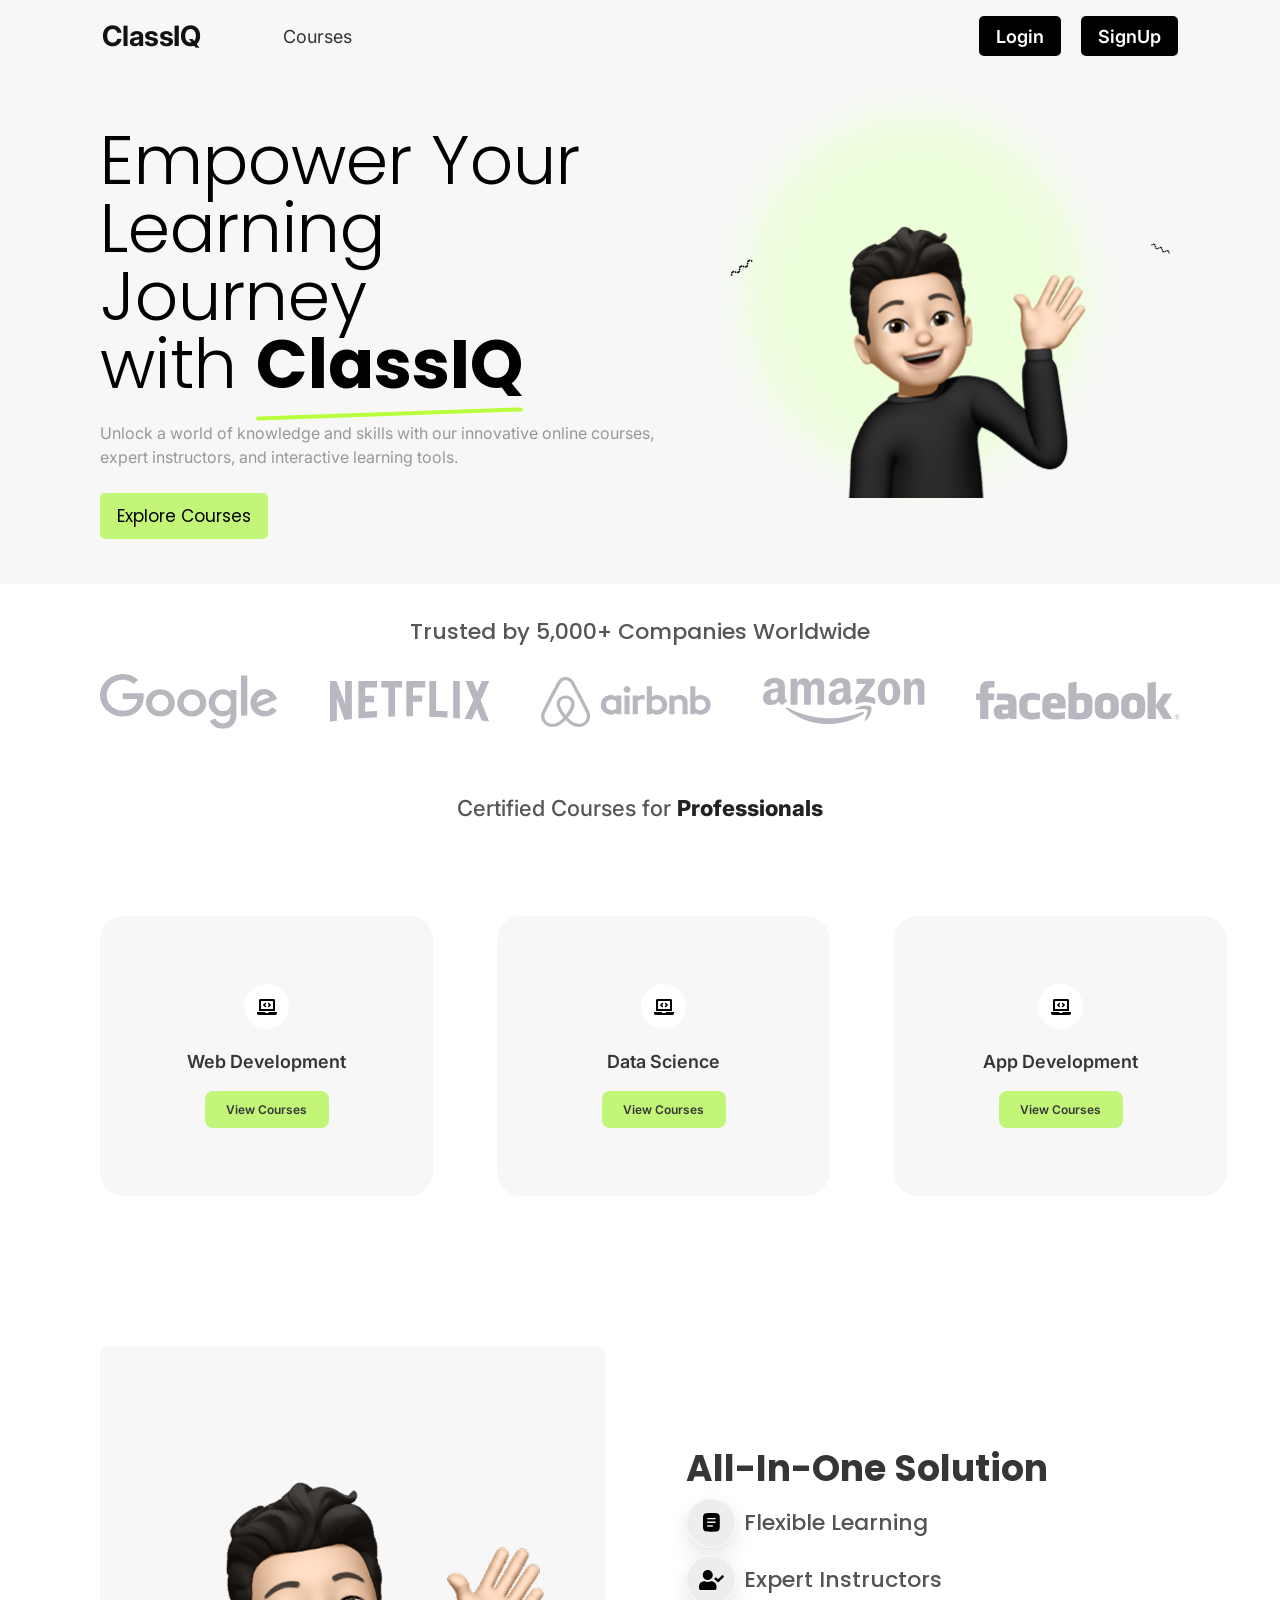
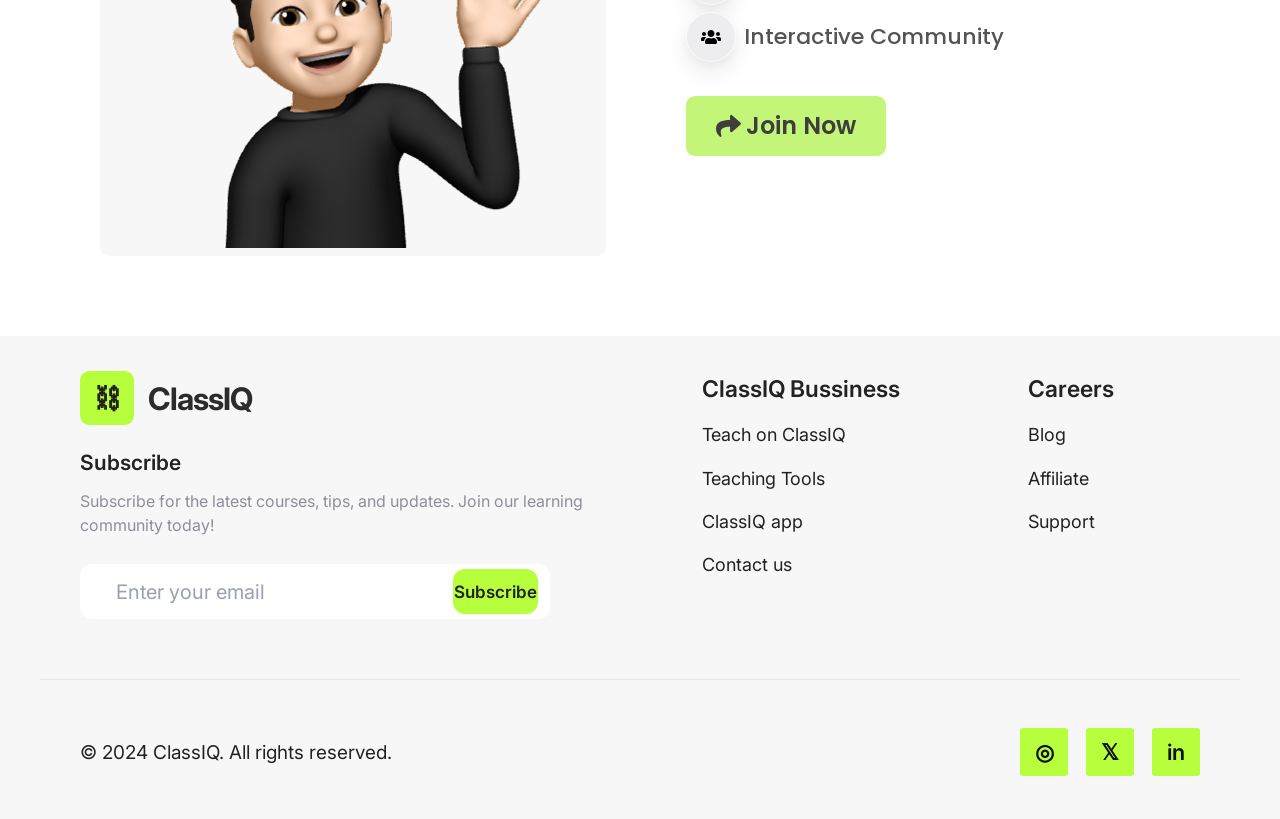
==== commit c3af1f12: "minor issue fixes" ====
--- a/pages/Home/index.html
+++ b/pages/Home/index.html
@@ -35,7 +35,7 @@
                     </h1>
 
                     <p class="hero-description">
-                        Unlock a world of knowledge and skills with our innovative online courses, expert instructors, and interactive learning tools.and skills with our innovative online courses, expert instructors, and interactive learning tools.
+                        Unlock a world of knowledge and skills with our innovative online courses, expert instructors, and interactive learning tools.
                     </p>
 
                     <a href="../Courses/Courses.html" class="hero-button">
--- a/css/common.css
+++ b/css/common.css
@@ -23,7 +23,6 @@
     width: 100%;
     height: 72px;
     background-color: #f7f7f7;
-    /* border-bottom: 1px solid #e5e5e5; */
 }
 
 .navbar-container {
@@ -31,11 +30,178 @@
     max-width: 1200px;
     height: 100%;
     margin: 0 auto;
-
-    display: flex;
-    align-items: center;
-}
-
+    display: flex;
+    align-items: center;
+    justify-content: space-between;
+}
+
+
+/* =====================================================
+   MOBILE & TABLET NAVBAR STYLES
+===================================================== */
+
+/* Desktop view: Hide toggle button */
+.nav-toggle {
+    display: none;
+    background: transparent;
+    border: none;
+    cursor: pointer;
+    padding: 8px;
+    z-index: 1000;
+}
+
+/* Desktop Menu Layout */
+.nav-menu {
+    display: flex;
+    align-items: center;
+    justify-content: space-between;
+    flex: 1;
+    margin-left: 40px; /* Space between logo and Courses */
+}
+
+/* Left-aligned navigation links */
+.nav-center {
+    display: flex;
+    align-items: center;
+}
+
+.nav-link {
+    text-decoration: none;
+    color: #555555;
+    font-size: 0.95rem;
+    font-weight: 500;
+    transition: color 0.2s ease;
+}
+
+.nav-link:hover {
+    color: #000000;
+}
+
+/* Right-aligned action buttons */
+.nav-actions {
+    display: flex;
+    align-items: center;
+    gap: 12px;
+    margin-left: auto; /* Pushes buttons to far right */
+}
+
+/* Button Base Styles (Login & SignUp) */
+.nav-button {
+    display: inline-flex;
+    align-items: center;
+    justify-content: center;
+    padding: 10px 24px;
+    background-color: #000000;
+    color: #ffffff;
+    border-radius: 8px;
+    text-decoration: none;
+    font-size: 0.9rem;
+    font-weight: 600;
+    transition: opacity 0.2s ease;
+}
+
+.nav-button:hover {
+    opacity: 0.85;
+}
+
+.hamburger,
+.hamburger::before,
+.hamburger::after {
+    display: block;
+    width: 26px;
+    height: 3px;
+    background-color: #111111;
+    border-radius: 2px;
+    transition: transform 0.3s ease, opacity 0.3s ease;
+}
+
+.hamburger {
+    position: relative;
+}
+
+.hamburger::before,
+.hamburger::after {
+    content: '';
+    position: absolute;
+    left: 0;
+}
+
+.hamburger::before { top: -8px; }
+.hamburger::after { top: 8px; }
+
+/* Mobile View adjustments */
+@media (max-width: 768px) {
+    .navbar {
+        position: relative;
+    }
+
+    .nav-toggle {
+        display: block !important;
+        cursor: pointer;
+        z-index: 1001;
+    }
+
+    /* Mobile Menu Drawer */
+    .nav-menu {
+        position: absolute;
+        top: 72px;
+        left: 0;
+        width: 100%;
+        background-color: #f7f7f7;
+        display: none;
+        flex-direction: column;
+        align-items: flex-start;
+        justify-content: flex-start;
+        margin-left: 0;
+        padding: 24px 32px;
+        gap: 20px;
+        z-index: 1000;
+        box-shadow: 0 8px 16px rgba(0, 0, 0, 0.08);
+    }
+
+    /* Active Mobile State */
+    .nav-menu.active {
+        display: flex !important;
+    }
+
+    .nav-center,
+    .nav-actions {
+        width: 100%;
+        margin: 0 !important;
+        padding: 0 !important;
+        display: flex;
+        flex-direction: column;
+        align-items: flex-start !important;
+        justify-content: flex-start;
+        gap: 16px;
+    }
+
+    /* Mobile Text Link Styling for All Items */
+    .nav-link,
+    .nav-actions .nav-button {
+        display: block;
+        background: none !important;
+        background-color: transparent !important;
+        color: #333333 !important;
+        border: none !important;
+        padding: 0 !important;
+        margin: 0 !important;
+        font-size: 1rem;
+        font-weight: 500;
+        text-align: left !important;
+        width: auto;
+        height: auto;
+        box-shadow: none !important;
+        border-radius: 0 !important;
+        text-decoration: none;
+        cursor: pointer;
+    }
+
+    .nav-link:hover,
+    .nav-actions .nav-button:hover {
+        color: #000000 !important;
+    }
+}
 
 /* =========================
    Brand
@@ -155,6 +321,70 @@
     letter-spacing: -1px;
 }
 
+/* =========================
+   Toast Notification Styles
+========================= */
+.toast {
+    position: fixed;
+    bottom: 30px;
+    right: 30px;
+    padding: 12px 20px;
+    border-radius: 8px;
+    color: #ffffff;
+    font-size: 0.95rem;
+    font-weight: 500;
+    box-shadow: 0 4px 12px rgba(0, 0, 0, 0.15);
+    z-index: 99999 !important;
+    
+    /* Animation state */
+    opacity: 0;
+    visibility: hidden;
+    transform: translateY(20px);
+    transition: all 0.3s ease-in-out;
+}
+
+.toast.show {
+    opacity: 1 !important;
+    visibility: visible !important;
+    transform: translateY(0) !important;
+}
+
+.toast.error {
+    background-color: #e53e3e !important; /* Red */
+}
+
+.toast.success {
+    background-color: #2f855a !important; /* Green */
+}
+
+/* =========================
+   Logout Button Styles
+========================= */
+.logout-button {
+    background-color: #e53e3e !important; /* Distinct background color for logout */
+    color: #ffffff !important;
+    border: none;
+    cursor: pointer;
+}
+
+.logout-button:hover {
+    opacity: 0.9;
+}
+
+/* Mobile responsive override */
+@media (max-width: 768px) {
+    .nav-actions .logout-button {
+        background: none !important;
+        background-color: transparent !important;
+        color: #e53e3e !important; /* Red text link on mobile */
+        border: none !important;
+        padding: 0 !important;
+        font-size: 1rem;
+        font-weight: 500;
+        text-align: left !important;
+        box-shadow: none !important;
+    }
+}
 
 /* =====================================================
    SUBSCRIBE
--- a/pages/Home/home.css
+++ b/pages/Home/home.css
@@ -666,13 +666,17 @@
    @media (max-width: 800px) {
 
     .course-cards {
-        justify-content: center;
-
-        flex-wrap: wrap;
+        display: flex;
+        flex-direction: column;
+        align-items: center;
+        gap: 18px;
+        padding: 0px;
     }
 
     .solution-container {
         gap: 30px;
+        display: flex;
+        flex-direction: column;
     }
 
 }
@@ -686,18 +690,45 @@
 
 
     .course-cards {
+        display: flex;
         flex-direction: column;
-
         align-items: center;
-
         gap: 18px;
+        padding: 0px;
     }
 
 
     .course-card {
-        width: 190px;
-    }
-
+        width: 300px;
+    }
+
+    .solution-image-wrapper {
+        position: relative;
+        width: 300px;
+        height: 372px;
+        overflow: hidden;
+        flex-shrink: 0;
+    }
+
+    .solution-image-background {
+        position: absolute;
+        left: 0;
+        top: 0;
+        width: 300px;
+        height: 510px;
+        background: #f7f7f7;
+        border-radius: 9px;
+    }
+
+    .solution-character {
+        position: absolute;
+        z-index: 2;
+        width: 300px;
+        height: 307px;
+        left: -13px;
+        bottom: -2px;
+        object-fit: contain;
+    }
 
     .solution-container {
         flex-direction: column;
@@ -760,11 +791,15 @@
 @media (max-width: 700px) {
 
     .hero-container {
-        flex-direction: column;
+        flex-direction: column-reverse;
 
         text-align: center;
 
         padding: 45px 25px;
+    }
+
+    .hero-image-container {
+        display: none;
     }
 
     .hero-content {
@@ -795,7 +830,7 @@
     .company-logos {
         display: grid;
 
-        grid-template-columns: repeat(2, 1fr);
+        /* grid-template-columns: repeat(2, 1fr); */
 
         gap: 20px;
     }
